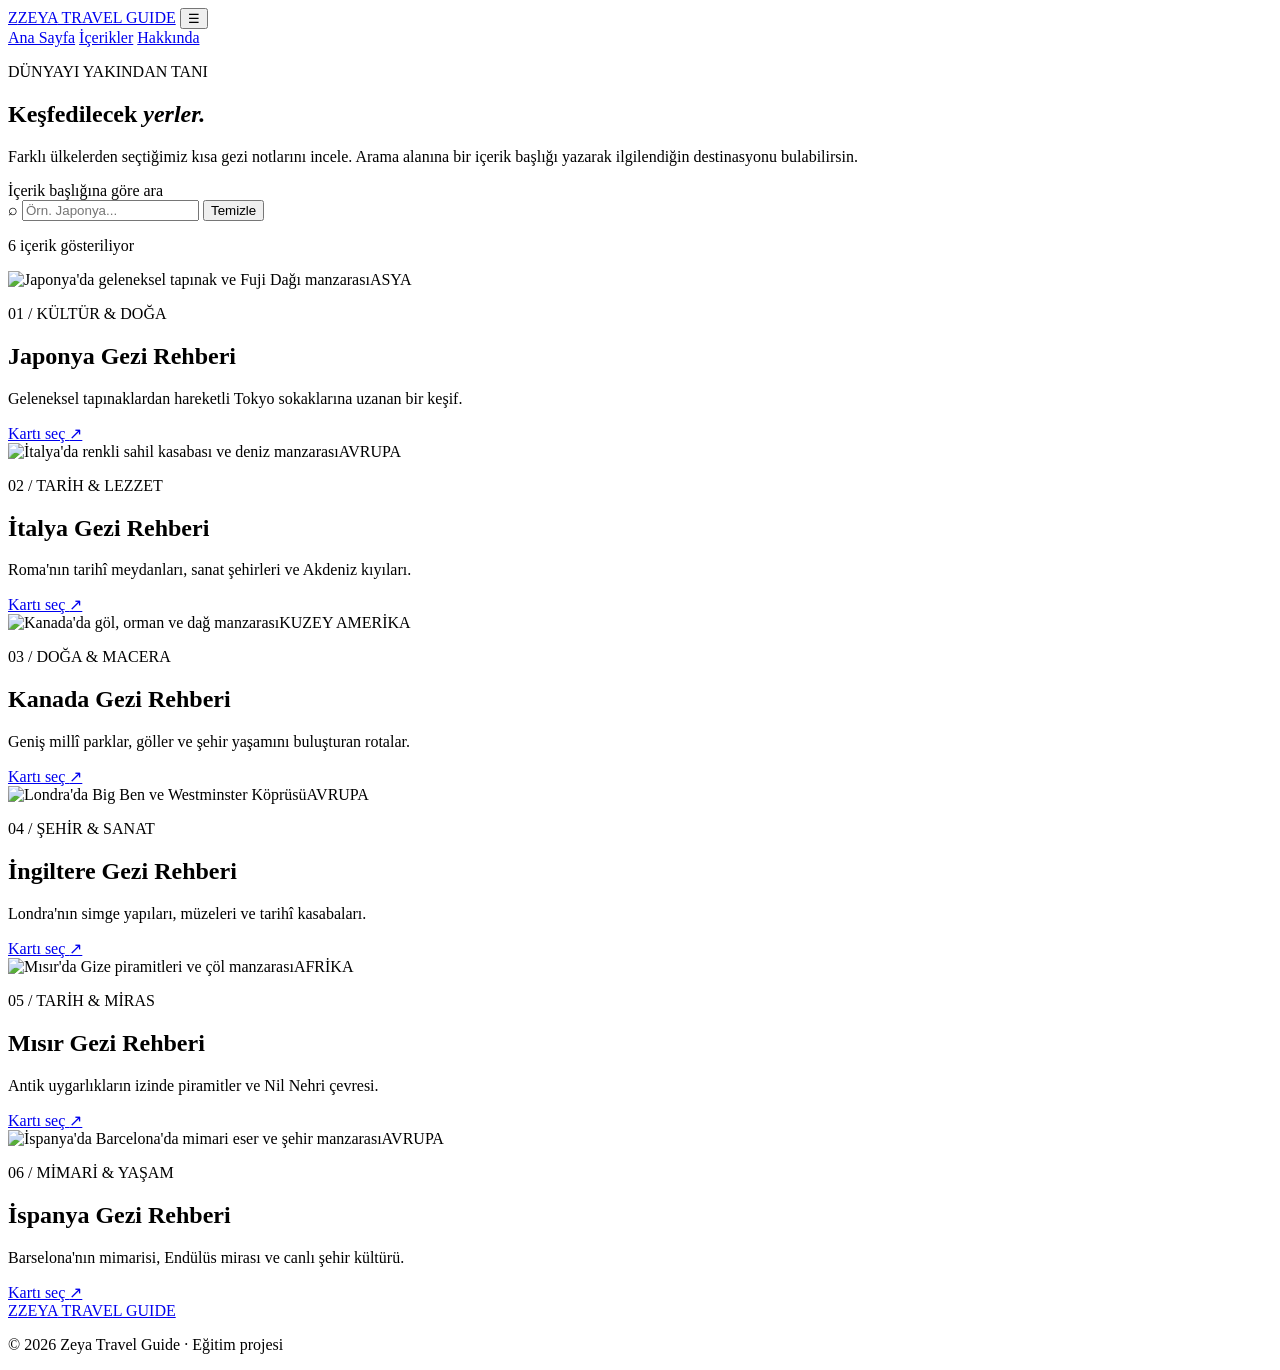
==== icerikler.html @ 1b46081d "Sayfa yapisi ve seyahat iceriği hazırlandi Co-authored-by: Copilot <223556219+Copilot@users.noreply." ====
<!doctype html>
<html lang="tr">
<head>
  <meta charset="utf-8">
  <meta name="viewport" content="width=device-width, initial-scale=1">
  <meta name="description" content="Zeya Travel Guide ülke ve destinasyon içerikleri.">
  <title>Zeya Travel Guide | İçerikler</title>
  <link rel="preconnect" href="https://fonts.googleapis.com">
  <link rel="preconnect" href="https://fonts.gstatic.com" crossorigin>
  <link href="https://fonts.googleapis.com/css2?family=DM+Sans:wght@400;500;600;700&family=Playfair+Display:wght@600;700&display=swap" rel="stylesheet">
  <link rel="stylesheet" href="style.css">
</head>
<body>
  <header class="site-header">
    <nav class="nav container" aria-label="Ana menü">
      <a class="brand" href="index.html"><span class="brand-mark">Z</span><span>ZEYA<span class="brand-light"> TRAVEL GUIDE</span></span></a>
      <button class="menu-toggle" type="button" aria-expanded="false" aria-controls="site-menu" aria-label="Menüyü aç veya kapat">☰</button>
      <div class="nav-links" id="site-menu">
        <a href="index.html">Ana Sayfa</a>
        <a class="active" href="icerikler.html" aria-current="page">İçerikler</a>
        <a href="hakkinda.html">Hakkında</a>
      </div>
    </nav>
  </header>

  <main>
    <section class="page-heading">
      <div class="container">
        <p class="eyebrow eyebrow-dark">DÜNYAYI YAKINDAN TANI</p>
        <h1>Keşfedilecek <em>yerler.</em></h1>
        <p>Farklı ülkelerden seçtiğimiz kısa gezi notlarını incele. Arama alanına bir içerik başlığı yazarak ilgilendiğin destinasyonu bulabilirsin.</p>
      </div>
    </section>

    <section class="container content-section">
      <div class="search-panel">
        <div class="search-field">
          <label for="title-search">İçerik başlığına göre ara</label>
          <div class="input-wrap">
            <span aria-hidden="true">⌕</span>
            <input id="title-search" type="search" placeholder="Örn. Japonya..." autocomplete="off">
            <button id="clear-search" class="clear-button" type="button">Temizle</button>
          </div>
        </div>
        <p id="result-count" class="result-count" aria-live="polite">6 içerik gösteriliyor</p>
      </div>

      <div class="cards-grid" id="content-list">
        <article class="destination-card" id="japonya">
          <div class="card-image image-japan"><img src="https://images.unsplash.com/photo-1493976040374-85c8e12f0c0e?auto=format&fit=crop&w=800&q=80" alt="Japonya'da geleneksel tapınak ve Fuji Dağı manzarası" loading="lazy"><span>ASYA</span></div>
          <div class="card-body"><p class="card-meta">01 / KÜLTÜR & DOĞA</p><h2>Japonya Gezi Rehberi</h2><p>Geleneksel tapınaklardan hareketli Tokyo sokaklarına uzanan bir keşif.</p><a href="#japonya" class="card-link" aria-label="Japonya kartını seç">Kartı seç <span aria-hidden="true">↗</span></a></div>
        </article>
        <article class="destination-card" id="italya">
          <div class="card-image image-italy"><img src="https://images.unsplash.com/photo-1516483638261-f4dbaf036963?auto=format&fit=crop&w=800&q=80" alt="İtalya'da renkli sahil kasabası ve deniz manzarası" loading="lazy"><span>AVRUPA</span></div>
          <div class="card-body"><p class="card-meta">02 / TARİH & LEZZET</p><h2>İtalya Gezi Rehberi</h2><p>Roma'nın tarihî meydanları, sanat şehirleri ve Akdeniz kıyıları.</p><a href="#italya" class="card-link" aria-label="İtalya kartını seç">Kartı seç <span aria-hidden="true">↗</span></a></div>
        </article>
        <article class="destination-card" id="kanada">
          <div class="card-image image-canada"><img src="https://images.unsplash.com/photo-1464822759023-fed622ff2c3b?auto=format&fit=crop&w=800&q=80" alt="Kanada'da göl, orman ve dağ manzarası" loading="lazy"><span>KUZEY AMERİKA</span></div>
          <div class="card-body"><p class="card-meta">03 / DOĞA & MACERA</p><h2>Kanada Gezi Rehberi</h2><p>Geniş millî parklar, göller ve şehir yaşamını buluşturan rotalar.</p><a href="#kanada" class="card-link" aria-label="Kanada kartını seç">Kartı seç <span aria-hidden="true">↗</span></a></div>
        </article>
        <article class="destination-card" id="ingiltere">
          <div class="card-image image-uk"><img src="https://images.unsplash.com/photo-1513635269975-59663e0ac1ad?auto=format&fit=crop&w=800&q=80" alt="Londra'da Big Ben ve Westminster Köprüsü" loading="lazy"><span>AVRUPA</span></div>
          <div class="card-body"><p class="card-meta">04 / ŞEHİR & SANAT</p><h2>İngiltere Gezi Rehberi</h2><p>Londra'nın simge yapıları, müzeleri ve tarihî kasabaları.</p><a href="#ingiltere" class="card-link" aria-label="İngiltere kartını seç">Kartı seç <span aria-hidden="true">↗</span></a></div>
        </article>
        <article class="destination-card" id="misir">
          <div class="card-image image-egypt"><img src="https://images.unsplash.com/photo-1568322445389-f64ac2515020?auto=format&fit=crop&w=800&q=80" alt="Mısır'da Gize piramitleri ve çöl manzarası" loading="lazy"><span>AFRİKA</span></div>
          <div class="card-body"><p class="card-meta">05 / TARİH & MİRAS</p><h2>Mısır Gezi Rehberi</h2><p>Antik uygarlıkların izinde piramitler ve Nil Nehri çevresi.</p><a href="#misir" class="card-link" aria-label="Mısır kartını seç">Kartı seç <span aria-hidden="true">↗</span></a></div>
        </article>
        <article class="destination-card" id="ispanya">
          <div class="card-image image-spain"><img src="https://images.unsplash.com/photo-1583422409516-2895a77efded?auto=format&fit=crop&w=800&q=80" alt="İspanya'da Barcelona'da mimari eser ve şehir manzarası" loading="lazy"><span>AVRUPA</span></div>
          <div class="card-body"><p class="card-meta">06 / MİMARİ & YAŞAM</p><h2>İspanya Gezi Rehberi</h2><p>Barselona'nın mimarisi, Endülüs mirası ve canlı şehir kültürü.</p><a href="#ispanya" class="card-link" aria-label="İspanya kartını seç">Kartı seç <span aria-hidden="true">↗</span></a></div>
        </article>
      </div>
      <p id="empty-message" class="empty-message" role="status" aria-live="polite" aria-atomic="true" hidden>Aradığın başlıkla eşleşen bir içerik bulunamadı. Farklı bir kelime deneyebilirsin.</p>
    </section>
  </main>

  <footer class="site-footer">
    <div class="container footer-inner"><a class="brand brand-footer" href="index.html"><span class="brand-mark">Z</span><span>ZEYA<span class="brand-light"> TRAVEL GUIDE</span></span></a><p>© 2026 Zeya Travel Guide · Eğitim projesi</p></div>
  </footer>
  <script src="script.js"></script>
</body>
</html>
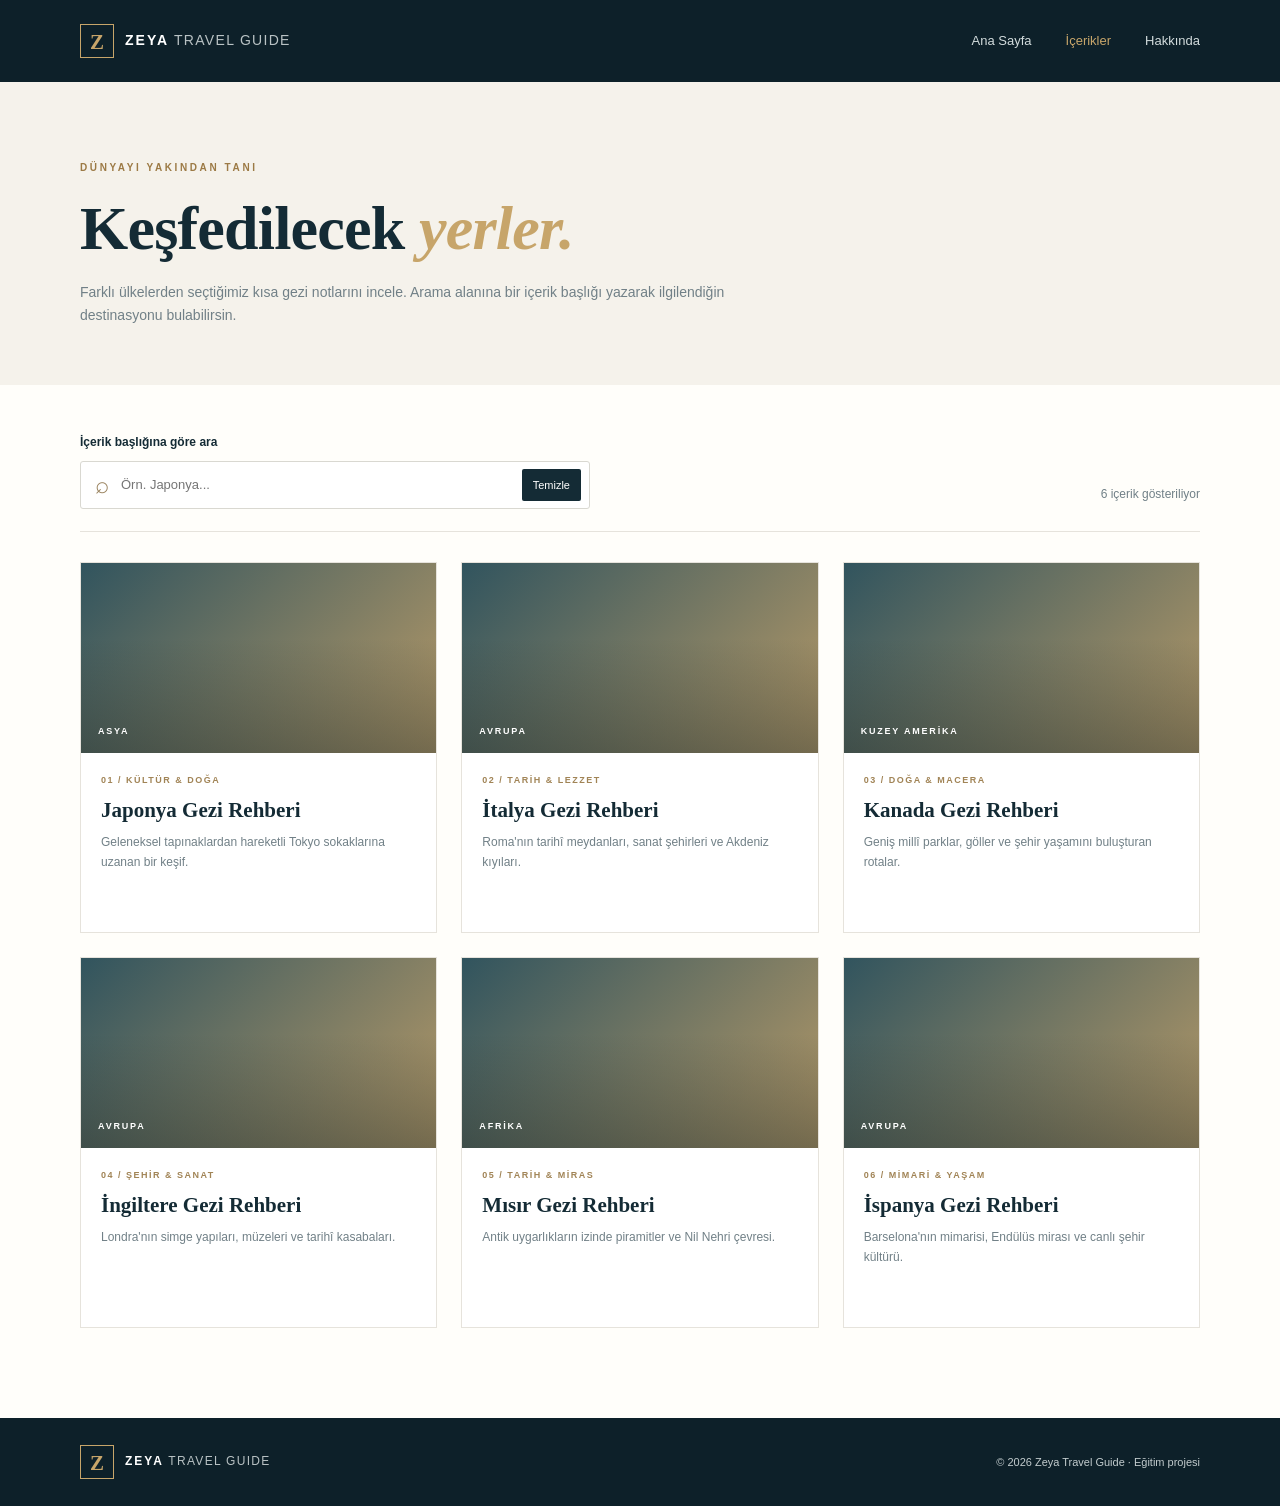
==== commit ece5d049: "Proje son teslim duzenlemeleri ve ekran goruntuleri" ====
--- a/icerikler.html
+++ b/icerikler.html
@@ -48,27 +48,27 @@
       <div class="cards-grid" id="content-list">
         <article class="destination-card" id="japonya">
           <div class="card-image image-japan"><img src="https://images.unsplash.com/photo-1493976040374-85c8e12f0c0e?auto=format&fit=crop&w=800&q=80" alt="Japonya'da geleneksel tapınak ve Fuji Dağı manzarası" loading="lazy"><span>ASYA</span></div>
-          <div class="card-body"><p class="card-meta">01 / KÜLTÜR & DOĞA</p><h2>Japonya Gezi Rehberi</h2><p>Geleneksel tapınaklardan hareketli Tokyo sokaklarına uzanan bir keşif.</p><a href="#japonya" class="card-link" aria-label="Japonya kartını seç">Kartı seç <span aria-hidden="true">↗</span></a></div>
+          <div class="card-body"><p class="card-meta">01 / KÜLTÜR & DOĞA</p><h2>Japonya Gezi Rehberi</h2><p>Geleneksel tapınaklardan hareketli Tokyo sokaklarına uzanan bir keşif.</p></div>
         </article>
         <article class="destination-card" id="italya">
           <div class="card-image image-italy"><img src="https://images.unsplash.com/photo-1516483638261-f4dbaf036963?auto=format&fit=crop&w=800&q=80" alt="İtalya'da renkli sahil kasabası ve deniz manzarası" loading="lazy"><span>AVRUPA</span></div>
-          <div class="card-body"><p class="card-meta">02 / TARİH & LEZZET</p><h2>İtalya Gezi Rehberi</h2><p>Roma'nın tarihî meydanları, sanat şehirleri ve Akdeniz kıyıları.</p><a href="#italya" class="card-link" aria-label="İtalya kartını seç">Kartı seç <span aria-hidden="true">↗</span></a></div>
+          <div class="card-body"><p class="card-meta">02 / TARİH & LEZZET</p><h2>İtalya Gezi Rehberi</h2><p>Roma'nın tarihî meydanları, sanat şehirleri ve Akdeniz kıyıları.</p></div>
         </article>
         <article class="destination-card" id="kanada">
           <div class="card-image image-canada"><img src="https://images.unsplash.com/photo-1464822759023-fed622ff2c3b?auto=format&fit=crop&w=800&q=80" alt="Kanada'da göl, orman ve dağ manzarası" loading="lazy"><span>KUZEY AMERİKA</span></div>
-          <div class="card-body"><p class="card-meta">03 / DOĞA & MACERA</p><h2>Kanada Gezi Rehberi</h2><p>Geniş millî parklar, göller ve şehir yaşamını buluşturan rotalar.</p><a href="#kanada" class="card-link" aria-label="Kanada kartını seç">Kartı seç <span aria-hidden="true">↗</span></a></div>
+          <div class="card-body"><p class="card-meta">03 / DOĞA & MACERA</p><h2>Kanada Gezi Rehberi</h2><p>Geniş millî parklar, göller ve şehir yaşamını buluşturan rotalar.</p></div>
         </article>
         <article class="destination-card" id="ingiltere">
           <div class="card-image image-uk"><img src="https://images.unsplash.com/photo-1513635269975-59663e0ac1ad?auto=format&fit=crop&w=800&q=80" alt="Londra'da Big Ben ve Westminster Köprüsü" loading="lazy"><span>AVRUPA</span></div>
-          <div class="card-body"><p class="card-meta">04 / ŞEHİR & SANAT</p><h2>İngiltere Gezi Rehberi</h2><p>Londra'nın simge yapıları, müzeleri ve tarihî kasabaları.</p><a href="#ingiltere" class="card-link" aria-label="İngiltere kartını seç">Kartı seç <span aria-hidden="true">↗</span></a></div>
+          <div class="card-body"><p class="card-meta">04 / ŞEHİR & SANAT</p><h2>İngiltere Gezi Rehberi</h2><p>Londra'nın simge yapıları, müzeleri ve tarihî kasabaları.</p></div>
         </article>
         <article class="destination-card" id="misir">
           <div class="card-image image-egypt"><img src="https://images.unsplash.com/photo-1568322445389-f64ac2515020?auto=format&fit=crop&w=800&q=80" alt="Mısır'da Gize piramitleri ve çöl manzarası" loading="lazy"><span>AFRİKA</span></div>
-          <div class="card-body"><p class="card-meta">05 / TARİH & MİRAS</p><h2>Mısır Gezi Rehberi</h2><p>Antik uygarlıkların izinde piramitler ve Nil Nehri çevresi.</p><a href="#misir" class="card-link" aria-label="Mısır kartını seç">Kartı seç <span aria-hidden="true">↗</span></a></div>
+          <div class="card-body"><p class="card-meta">05 / TARİH & MİRAS</p><h2>Mısır Gezi Rehberi</h2><p>Antik uygarlıkların izinde piramitler ve Nil Nehri çevresi.</p></div>
         </article>
         <article class="destination-card" id="ispanya">
           <div class="card-image image-spain"><img src="https://images.unsplash.com/photo-1583422409516-2895a77efded?auto=format&fit=crop&w=800&q=80" alt="İspanya'da Barcelona'da mimari eser ve şehir manzarası" loading="lazy"><span>AVRUPA</span></div>
-          <div class="card-body"><p class="card-meta">06 / MİMARİ & YAŞAM</p><h2>İspanya Gezi Rehberi</h2><p>Barselona'nın mimarisi, Endülüs mirası ve canlı şehir kültürü.</p><a href="#ispanya" class="card-link" aria-label="İspanya kartını seç">Kartı seç <span aria-hidden="true">↗</span></a></div>
+          <div class="card-body"><p class="card-meta">06 / MİMARİ & YAŞAM</p><h2>İspanya Gezi Rehberi</h2><p>Barselona'nın mimarisi, Endülüs mirası ve canlı şehir kültürü.</p></div>
         </article>
       </div>
       <p id="empty-message" class="empty-message" role="status" aria-live="polite" aria-atomic="true" hidden>Aradığın başlıkla eşleşen bir içerik bulunamadı. Farklı bir kelime deneyebilirsin.</p>
--- a/style.css
+++ b/style.css
@@ -0,0 +1,162 @@
+/* Zeya Travel Guide - ortak sayfa stilleri */
+:root {
+  --navy: #142b35;
+  --navy-deep: #0d2029;
+  --cream: #f5f2eb;
+  --paper: #fffefa;
+  --gold: #c7a56a;
+  --ink: #24343a;
+  --muted: #718087;
+  --line: #e6e3dc;
+  --serif: "Playfair Display", Georgia, serif;
+  --sans: "DM Sans", Arial, sans-serif;
+}
+* { box-sizing: border-box; }
+html { scroll-behavior: smooth; }
+body { margin: 0; color: var(--ink); background: var(--paper); font-family: var(--sans); line-height: 1.65; }
+a { color: inherit; text-decoration: none; }
+button, input { font: inherit; }
+.container { width: min(1120px, calc(100% - 48px)); margin-inline: auto; }
+.site-header { position: relative; z-index: 5; background: var(--navy-deep); color: white; }
+.nav { min-height: 82px; display: flex; align-items: center; justify-content: space-between; gap: 24px; }
+.brand { display: inline-flex; align-items: center; gap: 11px; font-size: 14px; font-weight: 700; letter-spacing: 2px; white-space: nowrap; }
+.brand-mark { display: grid; place-items: center; width: 34px; height: 34px; border: 1px solid var(--gold); color: var(--gold); font-family: var(--serif); font-size: 21px; letter-spacing: 0; }
+.brand-light { color: #b9c2c4; font-weight: 400; letter-spacing: 1.3px; }
+.nav-links { display: flex; align-items: center; gap: 34px; }
+.nav-links a { color: #d3dcdd; font-size: 13px; transition: color .2s; }
+.nav-links a:hover, .nav-links a.active { color: var(--gold); }
+.menu-toggle { display: none; border: 1px solid #52656b; color: white; background: transparent; border-radius: 4px; padding: 7px 11px; cursor: pointer; }
+.hero { position: relative; min-height: 570px; display: flex; align-items: center; overflow: hidden; color: white; background: #243c43 url("https://images.unsplash.com/photo-1470770841072-f978cf4d019e?auto=format&fit=crop&w=2000&q=85") center 48%/cover no-repeat; }
+.hero-shade { position: absolute; inset: 0; background: linear-gradient(90deg, rgba(9,27,34,.88), rgba(9,27,34,.48) 58%, rgba(9,27,34,.1)); }
+.hero-content { position: relative; padding-block: 85px; }
+.eyebrow { margin: 0 0 17px; color: var(--gold); font-size: 10px; font-weight: 700; letter-spacing: 2.6px; }
+.eyebrow-dark { color: #9c7a45; }
+h1, h2, h3, p { margin-top: 0; }
+.hero h1, .page-heading h1 { margin: 0; font: 600 clamp(42px, 6vw, 70px)/1.12 var(--serif); letter-spacing: -.8px; }
+h1 em, h2 em { color: var(--gold); font-weight: 600; }
+.hero-copy { max-width: 510px; margin: 22px 0 30px; color: #e0e6e4; font-size: 15px; }
+.button { display: inline-flex; align-items: center; gap: 22px; padding: 13px 19px; font-size: 12px; font-weight: 700; transition: transform .2s, background .2s; }
+.button:hover { transform: translateY(-2px); }
+.button-gold { color: var(--navy-deep); background: var(--gold); }
+.button-dark { color: white; background: var(--navy); }
+.hero-note { position: absolute; right: 34px; bottom: 30px; color: rgba(255,255,255,.7); font-size: 9px; letter-spacing: 2px; writing-mode: vertical-rl; }
+.section-space { padding-block: 88px; }
+.intro-section { display: grid; grid-template-columns: 1fr 1fr; gap: 70px; align-items: center; }
+.intro-section h2, .about-copy h2 { margin: 0; color: var(--navy); font: 600 clamp(34px, 4vw, 48px)/1.2 var(--serif); }
+.intro-section h2 em, .about-copy h2 em { color: #a8844d; }
+.intro-text { max-width: 480px; color: var(--muted); font-size: 14px; }
+.text-link, .card-link { display: inline-flex; align-items: center; gap: 12px; color: #8b6b3c; font-size: 12px; font-weight: 700; }
+.feature-band { padding-block: 55px; background: var(--cream); }
+.feature-grid { display: grid; grid-template-columns: repeat(3, 1fr); gap: 55px; }
+.feature-number { color: #a8844d; font: 600 24px var(--serif); }
+.feature-grid h3 { margin: 10px 0 5px; color: var(--navy); font: 600 22px var(--serif); }
+.feature-grid p { margin: 0; color: var(--muted); font-size: 13px; }
+.site-footer { background: var(--navy-deep); color: #c3ccce; }
+.footer-inner { min-height: 88px; display: flex; justify-content: space-between; align-items: center; gap: 20px; }
+.footer-inner p { margin: 0; font-size: 11px; }
+.brand-footer { color: white; font-size: 12px; }
+.page-heading { padding: 78px 0 58px; background: var(--cream); }
+.page-heading h1 { color: var(--navy); font-size: clamp(42px, 5.4vw, 62px); }
+.page-heading > .container > p:last-child { max-width: 650px; margin: 18px 0 0; color: var(--muted); font-size: 14px; }
+.content-section { padding-block: 48px 90px; }
+.search-panel { display: flex; justify-content: space-between; align-items: end; gap: 24px; margin-bottom: 30px; padding-bottom: 22px; border-bottom: 1px solid var(--line); }
+.search-field { width: min(510px, 100%); }
+.search-field label { display: block; margin-bottom: 8px; color: var(--navy); font-size: 12px; font-weight: 700; }
+.input-wrap { display: flex; align-items: center; gap: 10px; padding: 7px 8px 7px 14px; border: 1px solid #d9d8d1; border-radius: 3px; background: white; }
+.input-wrap:focus-within { outline: 2px solid #c7a56a; outline-offset: 2px; }
+.input-wrap > span { color: #9a835f; font-size: 24px; line-height: 1; }
+.input-wrap input { min-width: 0; flex: 1; border: 0; outline: 0; color: var(--ink); background: transparent; font-size: 13px; }
+.clear-button { padding: 7px 11px; border: 0; border-radius: 2px; color: white; background: var(--navy); cursor: pointer; font-size: 11px; }
+.clear-button:hover { background: #294954; }
+.result-count { margin: 0 0 4px; color: var(--muted); font-size: 12px; white-space: nowrap; }
+.cards-grid { display: grid; grid-template-columns: repeat(3, 1fr); gap: 24px; }
+.destination-card { overflow: hidden; border: 1px solid var(--line); background: white; transition: transform .2s, box-shadow .2s; }
+.destination-card:hover { transform: translateY(-4px); box-shadow: 0 12px 28px rgba(20,43,53,.09); }
+.destination-card[hidden] { display: none; }
+.card-image { position: relative; height: 190px; background-position: center; background-size: cover; }
+.card-image img { width: 100%; height: 100%; display: block; object-fit: cover; }
+.card-image:has(.image-failed) { background: linear-gradient(135deg, #31545e, #b69a68); }
+.card-image img.image-failed { visibility: hidden; }
+.card-image::after { position: absolute; inset: 0; content: ""; background: linear-gradient(0deg, rgba(10,29,35,.38), transparent 60%); }
+.card-image span { position: absolute; z-index: 1; left: 17px; bottom: 14px; color: white; font-size: 9px; font-weight: 700; letter-spacing: 1.8px; }
+.image-japan { background-image: url("https://images.unsplash.com/photo-1493976040374-85c8e12f0c0e?auto=format&fit=crop&w=800&q=80"); }
+.image-italy { background-image: url("https://images.unsplash.com/photo-1516483638261-f4dbaf036963?auto=format&fit=crop&w=800&q=80"); }
+.image-canada { background-image: url("https://images.unsplash.com/photo-1464822759023-fed622ff2c3b?auto=format&fit=crop&w=800&q=80"); }
+.image-uk { background-image: url("https://images.unsplash.com/photo-1513635269975-59663e0ac1ad?auto=format&fit=crop&w=800&q=80"); }
+.image-egypt { background-image: url("https://images.unsplash.com/photo-1568322445389-f64ac2515020?auto=format&fit=crop&w=800&q=80"); }
+.image-spain { background-image: url("https://images.unsplash.com/photo-1583422409516-2895a77efded?auto=format&fit=crop&w=800&q=80"); }
+.card-body { padding: 20px 20px 22px; }
+.card-meta { margin: 0 0 9px; color: #a18456; font-size: 9px; font-weight: 700; letter-spacing: 1.5px; }
+.card-body h2 { margin: 0 0 9px; color: var(--navy); font: 600 21px/1.3 var(--serif); }
+.card-body > p:not(.card-meta) { min-height: 62px; margin: 0 0 15px; color: var(--muted); font-size: 12px; }
+.card-link { font-size: 11px; }
+.empty-message { margin: 28px 0; padding: 24px; border: 1px dashed #c9c2b5; color: var(--muted); text-align: center; font-size: 14px; }
+.empty-message[hidden] { display: none; }
+.about-layout { display: grid; grid-template-columns: .9fr 1.1fr; gap: 78px; align-items: center; }
+.about-visual { min-height: 420px; display: grid; place-items: center; padding: 28px; background: linear-gradient(145deg, rgba(16,43,52,.25), rgba(16,43,52,.85)), url("https://images.unsplash.com/photo-1464822759023-fed622ff2c3b?auto=format&fit=crop&w=1000&q=85") center/cover; }
+.about-visual-inner { width: 100%; min-height: 340px; display: flex; flex-direction: column; justify-content: space-between; padding: 28px; border: 1px solid rgba(255,255,255,.55); color: white; }
+.about-visual-inner span { font: 600 34px/1.2 var(--serif); letter-spacing: 2px; }
+.about-visual-inner small { color: #e2c998; font-size: 9px; letter-spacing: 2px; }
+.about-copy h2 { margin-bottom: 22px; }
+.about-copy > p:not(.eyebrow) { color: var(--muted); font-size: 13px; }
+.about-copy .button { margin-top: 12px; }
+.quote-band { padding-block: 55px; color: white; background: var(--navy); text-align: center; }
+.quote-band p { margin: 0 0 12px; font: 600 clamp(22px, 3vw, 32px) var(--serif); }
+.quote-band span { color: var(--gold); font-size: 9px; letter-spacing: 2px; }
+.featured-section { padding-block: 82px; background: var(--cream); }
+.section-heading { display: flex; align-items: end; justify-content: space-between; gap: 24px; margin-bottom: 30px; }
+.section-heading h2 { margin: 0; color: var(--navy); font: 600 clamp(34px, 4vw, 48px)/1.2 var(--serif); }
+.featured-grid { display: grid; grid-template-columns: repeat(3, 1fr); gap: 24px; }
+.featured-card { overflow: hidden; border: 1px solid var(--line); background: white; }
+.featured-card img { width: 100%; height: 220px; display: block; object-fit: cover; background: linear-gradient(135deg, #31545e, #b69a68); }
+.featured-card img.image-failed { visibility: hidden; }
+.featured-card > div { padding: 20px; }
+.featured-card h3 { margin: 4px 0 12px; color: var(--navy); font: 600 24px var(--serif); }
+.featured-card a { color: #8b6b3c; font-size: 12px; font-weight: 700; }
+.purpose-layout { display: grid; grid-template-columns: repeat(2, minmax(0, 1fr)); gap: 24px; }
+.purpose-card { padding: 34px; border: 1px solid var(--line); background: white; }
+.purpose-card h2 { margin: 0 0 16px; color: var(--navy); font: 600 32px/1.2 var(--serif); }
+.purpose-card p:not(.eyebrow) { margin: 0; color: var(--muted); font-size: 14px; }
+.destination-card { scroll-margin-top: 20px; }
+:focus-visible { outline: 2px solid #b58b4d; outline-offset: 3px; }
+@media (max-width: 760px) {
+  .container { width: min(100% - 36px, 560px); }
+  .nav { min-height: 70px; flex-wrap: wrap; }
+  .menu-toggle { display: block; }
+  .nav-links { display: none; width: 100%; flex-direction: column; align-items: stretch; gap: 0; padding: 0 0 12px; }
+  .nav-links.is-open { display: flex; }
+  .nav-links a { padding: 10px 2px; border-top: 1px solid rgba(255,255,255,.1); }
+  .hero { min-height: 520px; background-position: 58% center; }
+  .hero-content { padding-block: 70px; }
+  .hero h1 { font-size: clamp(40px, 12vw, 58px); }
+  .hero-note { display: none; }
+  .intro-section, .about-layout { grid-template-columns: 1fr; gap: 28px; }
+  .section-space { padding-block: 60px; }
+  .feature-grid { grid-template-columns: 1fr; gap: 28px; }
+  .page-heading { padding: 58px 0 42px; }
+  .search-panel { align-items: stretch; flex-direction: column; gap: 12px; }
+  .result-count { white-space: normal; }
+  .cards-grid { grid-template-columns: repeat(2, minmax(0, 1fr)); gap: 14px; }
+  .card-image { height: 150px; }
+  .card-body { padding: 15px; }
+  .card-body h2 { font-size: 18px; }
+  .card-body > p:not(.card-meta) { min-height: 80px; }
+  .about-visual { min-height: 330px; }
+  .about-visual-inner { min-height: 270px; }
+  .featured-section { padding-block: 60px; }
+  .section-heading { align-items: flex-start; flex-direction: column; }
+  .featured-grid { grid-template-columns: 1fr; }
+  .featured-card img { height: 260px; }
+  .purpose-layout { grid-template-columns: 1fr; }
+  .purpose-card { padding: 26px 20px; }
+  .footer-inner { align-items: flex-start; flex-direction: column; justify-content: center; padding-block: 22px; }
+}
+@media (max-width: 420px) {
+  .brand { gap: 8px; font-size: 12px; letter-spacing: 1.5px; }
+  .brand-light { font-size: 10px; letter-spacing: .8px; }
+  .cards-grid { grid-template-columns: 1fr; }
+  .card-image { height: 190px; }
+  .card-body > p:not(.card-meta) { min-height: 0; }
+  .input-wrap { gap: 7px; padding-left: 10px; }
+  .clear-button { padding-inline: 8px; }
+}
